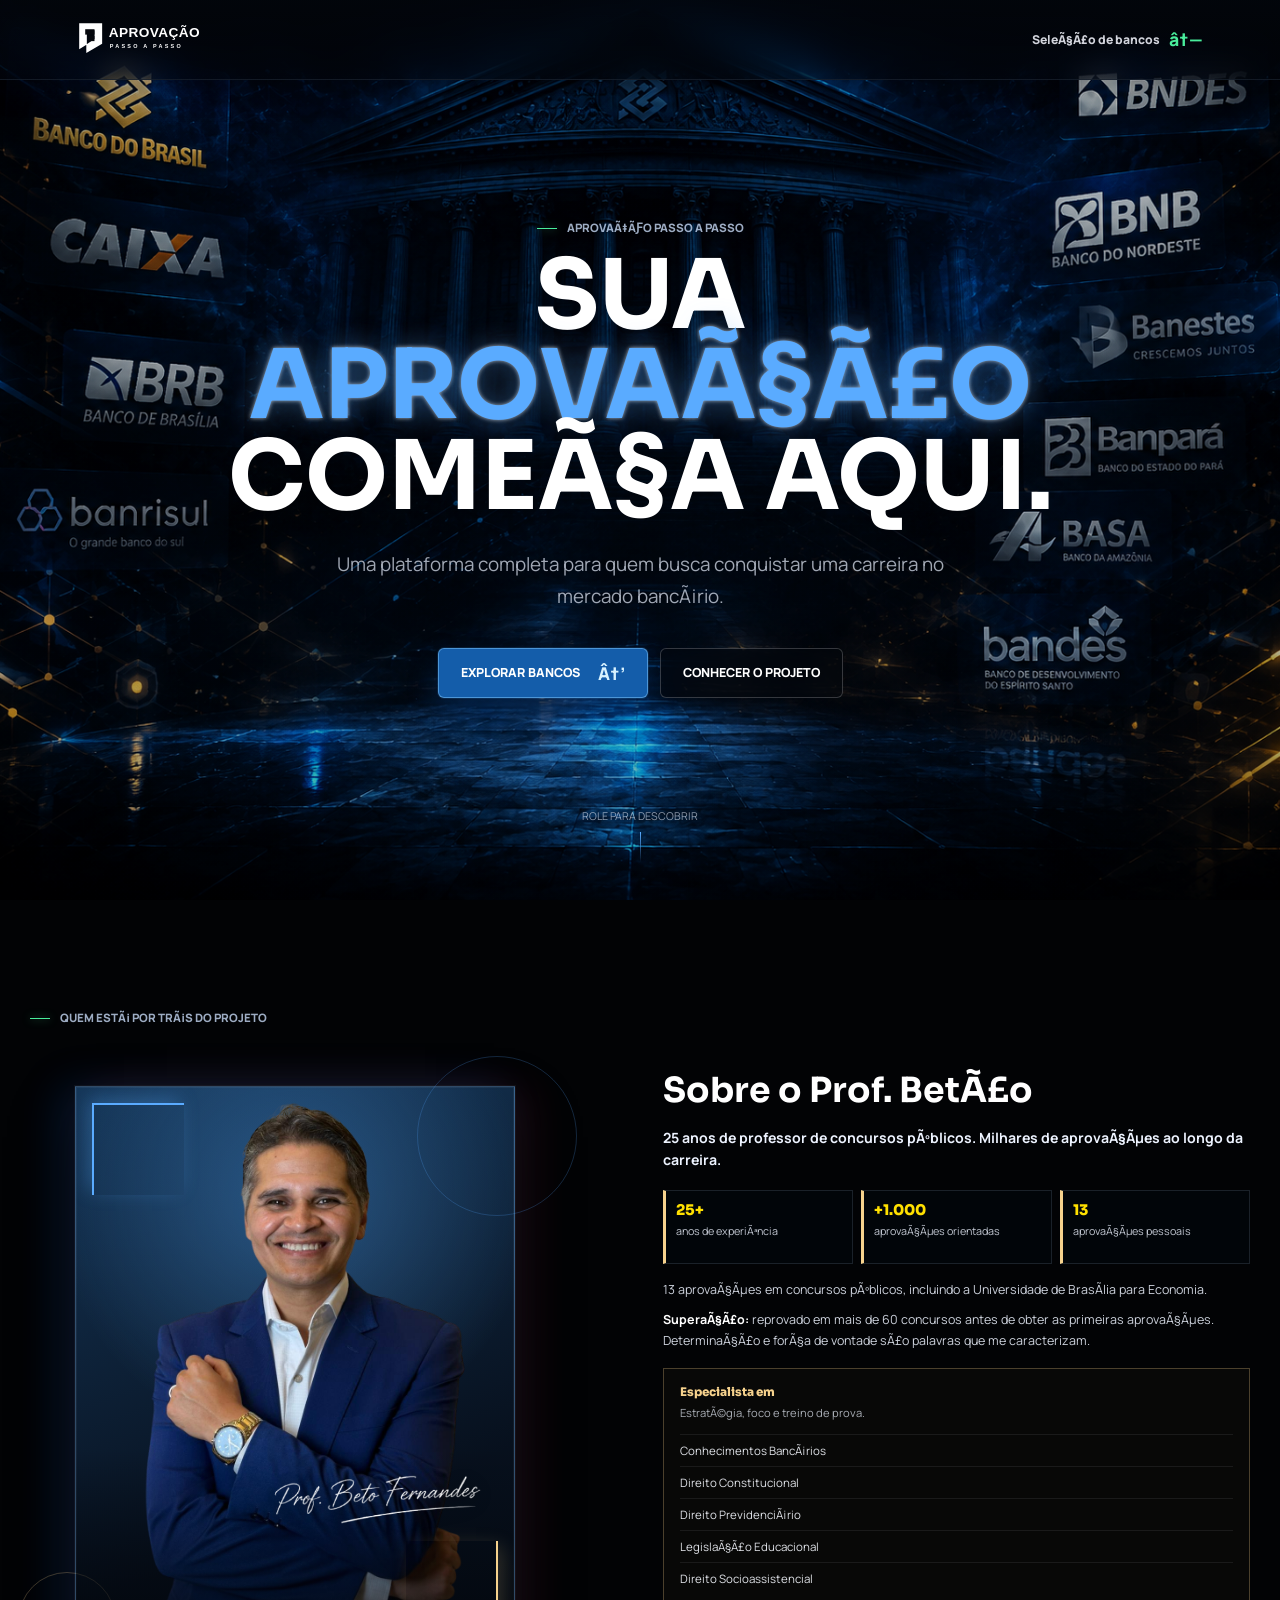
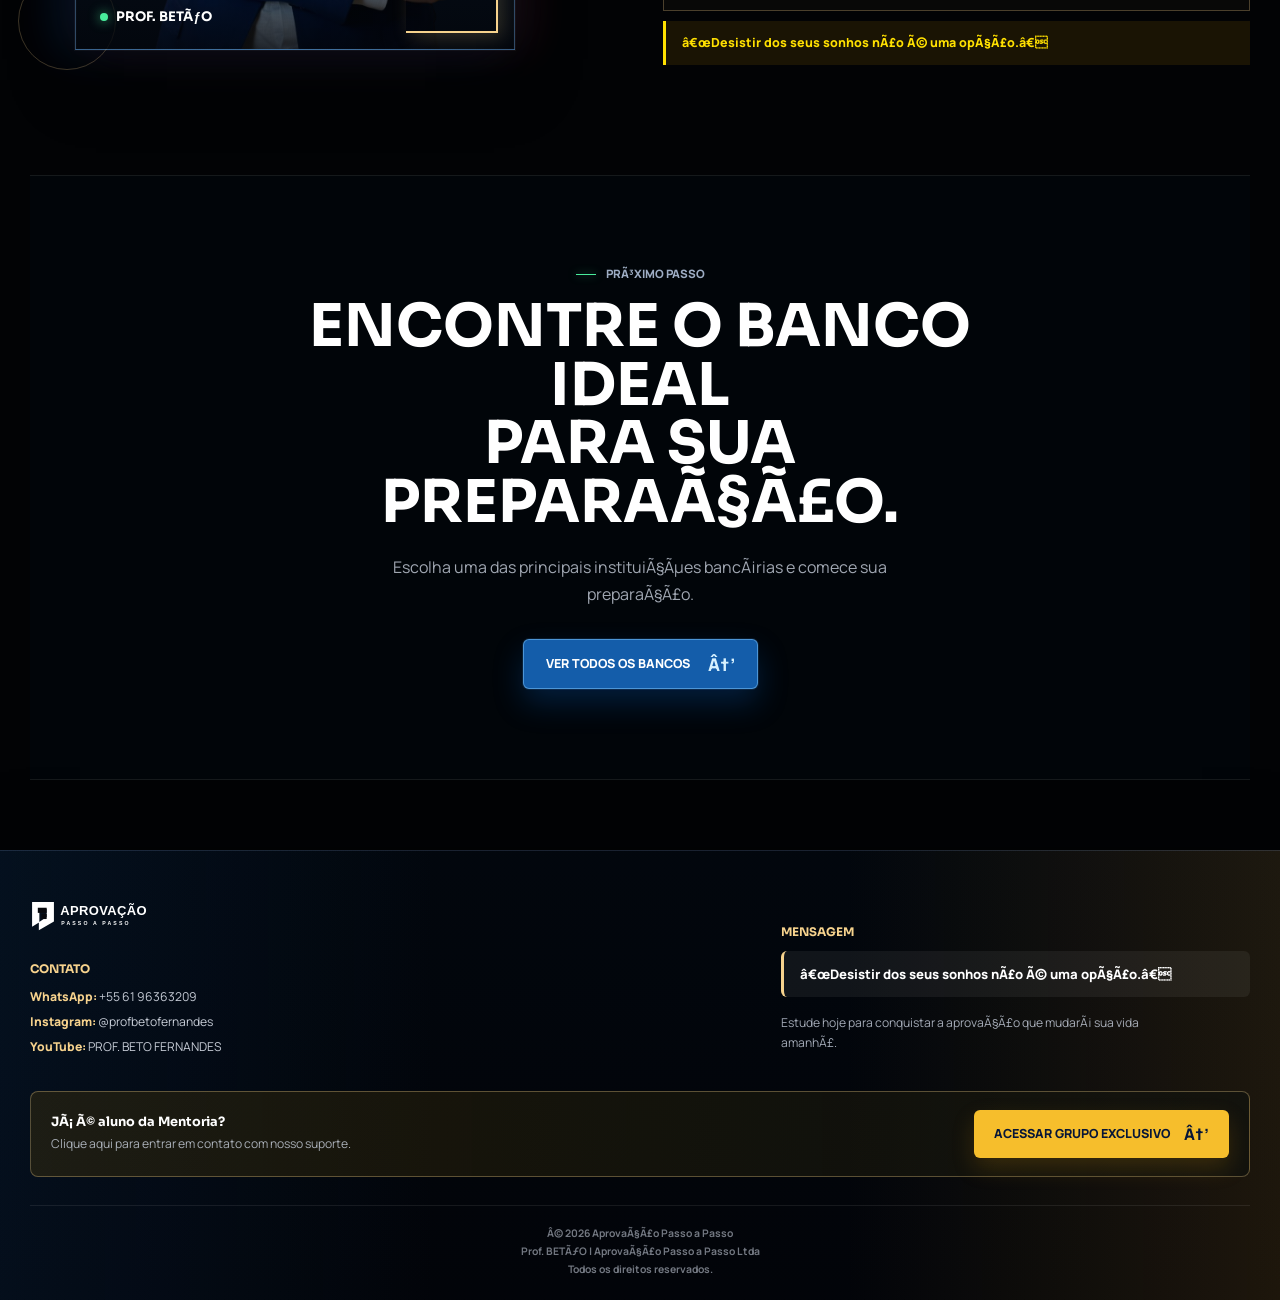
==== frontend/index.html @ 12638aed "feat: implement frontend structure with new course and bank catalog pages" ====
﻿<!DOCTYPE html>
<html lang="pt-BR" data-theme="dark">
  <head>
    <meta charset="UTF-8" />
    <meta name="viewport" content="width=device-width, initial-scale=1.0" />
    <link rel="icon" type="image/svg+xml" href="images/logo/favicon.svg" />
    <meta name="description" content="AprovaÃ§Ã£o Passo a Passo: preparaÃ§Ã£o premium para concursos bancÃ¡rios." />
    <title>AprovaÃ§Ã£o Passo a Passo | Concursos BancÃ¡rios</title>
    <link rel="preconnect" href="https://fonts.googleapis.com" />
    <link rel="preconnect" href="https://fonts.gstatic.com" crossorigin />
    <link href="https://fonts.googleapis.com/css2?family=Manrope:wght@400;500;600;700;800&family=Sora:wght@500;600;700;800&display=swap" rel="stylesheet" />
    <link rel="stylesheet" href="css/style.css" />
    <link rel="stylesheet" href="css/landing.css" />
    <script defer src="js/landing.js"></script>
  </head>
  <body class="landing-page">
    <div class="landing-bank-ghosts" aria-hidden="true">
      <img class="bank-ghost bank-ghost--bb" src="images/bancos/bb.svg" alt="" />
      <img class="bank-ghost bank-ghost--caixa" src="images/bancos/caixa.svg" alt="" />
      <img class="bank-ghost bank-ghost--basa" src="images/bancos/basa.svg" alt="" />
      <img class="bank-ghost bank-ghost--bnb" src="images/bancos/bnb.svg" alt="" />
      <img class="bank-ghost bank-ghost--bndes" src="images/bancos/bndes.svg" alt="" />
      <img class="bank-ghost bank-ghost--brb" src="images/bancos/brb.svg" alt="" />
      <img class="bank-ghost bank-ghost--banrisul" src="images/bancos/banrisul.svg" alt="" />
      <img class="bank-ghost bank-ghost--banestes" src="images/bancos/banestes.svg" alt="" />
    </div>

    <div class="landing-particles" aria-hidden="true">
      <span></span><span></span><span></span><span></span><span></span><span></span><span></span><span></span>
    </div>

    <div class="landing-shell">
      <header class="landing-header">
        <a class="landing-brand" href="#inicio" aria-label="AprovaÃ§Ã£o Passo a Passo - inÃ­cio">
          <img src="images/logo/aprovacao-logo.svg" alt="AprovaÃ§Ã£o Passo a Passo" />
        </a>
        <a class="landing-header__link" href="bancos.html">
          SeleÃ§Ã£o de bancos
          <span aria-hidden="true">â†—</span>
        </a>
      </header>

      <main>
        <section class="landing-hero" id="inicio" aria-labelledby="hero-title">
          <div class="hero-gridline" aria-hidden="true"></div>
          <div class="hero-content reveal">
            <p class="hero-kicker">APROVAÃ‡ÃƒO PASSO A PASSO</p>
            <h1 id="hero-title">Sua <span>aprovaÃ§Ã£o</span><br />comeÃ§a aqui.</h1>
            <p class="hero-copy">Uma plataforma completa para quem busca conquistar uma carreira no mercado bancÃ¡rio.</p>
            <div class="hero-actions">
              <a class="landing-button landing-button--primary" href="bancos.html">
                Explorar bancos
                <span aria-hidden="true">â†’</span>
              </a>
              <a class="landing-button landing-button--secondary" href="#professor">Conhecer o projeto</a>
            </div>
          </div>
          <a class="scroll-cue" href="#professor" aria-label="Ir para a apresentaÃ§Ã£o do professor">
            <span>Role para descobrir</span>
            <i aria-hidden="true"></i>
          </a>
        </section>

        <section class="professor-section" id="professor" aria-labelledby="professor-title">
          <div class="section-marker reveal">Quem estÃ¡ por trÃ¡s do projeto</div>
          <div class="professor-layout">
            <div class="professor-visual reveal" data-reveal-delay="120">
              <div class="professor-frame professor-frame--photo">
                <img src="images/professor/prof-betao.png" alt="Prof. BetÃ£o" />
                <span class="frame-corner frame-corner--top" aria-hidden="true"></span>
                <span class="frame-corner frame-corner--bottom" aria-hidden="true"></span>
                <img class="portrait-signature" src="images/professor/prof-betao-signature-white.png" alt="" aria-hidden="true" />
                <span class="portrait-label">PROF. BETÃƒO</span>
              </div>
              <span class="professor-orbit professor-orbit--one" aria-hidden="true"></span>
              <span class="professor-orbit professor-orbit--two" aria-hidden="true"></span>
            </div>

            <div class="professor-content professor-content--profile reveal" data-reveal-delay="220">
              <h2 id="professor-title" class="professor-profile__title">Sobre o Prof. BetÃ£o</h2>
              <p class="professor-profile__intro">25 anos de professor de concursos pÃºblicos. Milhares de aprovaÃ§Ãµes ao longo da carreira.</p>

              <dl class="professor-stats" aria-label="TrajetÃ³ria profissional do Prof. BetÃ£o">
                <div class="professor-stat">
                  <dt>25+</dt>
                  <dd>anos de experiÃªncia</dd>
                </div>
                <div class="professor-stat">
                  <dt>+1.000</dt>
                  <dd>aprovaÃ§Ãµes orientadas</dd>
                </div>
                <div class="professor-stat">
                  <dt>13</dt>
                  <dd>aprovaÃ§Ãµes pessoais</dd>
                </div>
              </dl>

              <div class="professor-profile__bio">
                <p>13 aprovaÃ§Ãµes em concursos pÃºblicos, incluindo a Universidade de BrasÃ­lia para Economia.</p>
                <p><strong>SuperaÃ§Ã£o:</strong> reprovado em mais de 60 concursos antes de obter as primeiras aprovaÃ§Ãµes. DeterminaÃ§Ã£o e forÃ§a de vontade sÃ£o palavras que me caracterizam.</p>
              </div>

              <section class="professor-specialties" aria-labelledby="specialties-title">
                <h3 id="specialties-title">Especialista em</h3>
                <p>EstratÃ©gia, foco e treino de prova.</p>
                <ul>
                  <li>Conhecimentos BancÃ¡rios</li>
                  <li>Direito Constitucional</li>
                  <li>Direito PrevidenciÃ¡rio</li>
                  <li>LegislaÃ§Ã£o Educacional</li>
                  <li>Direito Socioassistencial</li>
                </ul>
              </section>

              <p class="professor-profile__motto">â€œDesistir dos seus sonhos nÃ£o Ã© uma opÃ§Ã£o.â€</p>
            </div>
          </div>
        </section>

        <section class="banks-invite" id="bancos" aria-labelledby="banks-invite-title">
          <div class="banks-invite__line banks-invite__line--blue" aria-hidden="true"></div>
          <div class="banks-invite__line banks-invite__line--red" aria-hidden="true"></div>
          <div class="banks-invite__content reveal">
            <p class="content-eyebrow">PrÃ³ximo passo</p>
            <h2 id="banks-invite-title">Encontre o banco ideal<br />para sua preparaÃ§Ã£o.</h2>
            <p>Escolha uma das principais instituiÃ§Ãµes bancÃ¡rias e comece sua preparaÃ§Ã£o.</p>
            <a class="landing-button landing-button--primary" href="bancos.html">
              Ver todos os bancos
              <span aria-hidden="true">â†’</span>
            </a>
          </div>
        </section>
      </main>

      <footer class="site-footer" aria-label="InformaÃ§Ãµes e contatos">
        <div class="site-footer__inner">
          <div class="site-footer__main">
            <div class="site-footer__about">
              <div class="site-footer__brand-row">
                <img class="site-footer__brand-image" src="images/logo/aprovacao-logo.svg" alt="AprovaÃ§Ã£o Passo a Passo" />
              </div>

              <section class="site-footer__contact" aria-labelledby="contact-title">
                <h3 id="contact-title">Contato</h3>
                <address>
                  <a href="https://wa.me/556196363209" target="_blank" rel="noopener noreferrer"><strong>WhatsApp:</strong> +55 61 96363209</a>
                  <a href="https://www.instagram.com/profbetofernandes/" target="_blank" rel="noopener noreferrer"><strong>Instagram:</strong> @profbetofernandes</a>
                  <a href="https://www.youtube.com/@PROFBETOFERNANDES" target="_blank" rel="noopener noreferrer"><strong>YouTube:</strong> PROF. BETO FERNANDES</a>
                </address>
              </section>
            </div>

            <section class="site-footer__message" aria-labelledby="message-title">
              <h3 id="message-title">Mensagem</h3>
              <p class="site-footer__quote">â€œDesistir dos seus sonhos nÃ£o Ã© uma opÃ§Ã£o.â€</p>
              <p class="site-footer__message-copy">Estude hoje para conquistar a aprovaÃ§Ã£o que mudarÃ¡ sua vida amanhÃ£.</p>
            </section>
          </div>

          <section class="site-footer__support" aria-labelledby="support-title">
            <div>
              <h3 id="support-title">JÃ¡ Ã© aluno da Mentoria?</h3>
              <p>Clique aqui para entrar em contato com nosso suporte.</p>
            </div>
            <a class="site-footer__support-link" href="https://wa.me/556196363209?text=OlÃ¡%2C%20quero%20acessar%20o%20grupo%20exclusivo." target="_blank" rel="noopener noreferrer">
              Acessar grupo exclusivo
              <span aria-hidden="true">â†’</span>
            </a>
          </section>

          <div class="site-footer__legal">
            <span>Â© 2026 AprovaÃ§Ã£o Passo a Passo</span>
            <span>Prof. BETÃƒO | AprovaÃ§Ã£o Passo a Passo Ltda</span>
            <span>Todos os direitos reservados.</span>
          </div>
        </div>
      </footer>
    </div>
  </body>
</html>
---- frontend/css/style.css ----
:root {
  color-scheme: dark;
  --bg: #030507;
  --bg-alt: #05070a;
  --panel: rgba(10, 12, 18, 0.84);
  --panel-strong: rgba(13, 16, 24, 0.96);
  --panel-soft: rgba(19, 23, 33, 0.88);
  --border: rgba(255, 255, 255, 0.08);
  --border-strong: rgba(255, 255, 255, 0.14);
  --text: #f5f7fb;
  --text-soft: rgba(229, 231, 235, 0.7);
  --blue: #3b82f6;
  --red: #ef4444;
  --green: #22c55e;
  --amber: #f59e0b;
  --shadow: 0 18px 42px rgba(0, 0, 0, 0.38);
  --shadow-soft: 0 10px 24px rgba(0, 0, 0, 0.24);
  --radius: 16px;
}

* { box-sizing: border-box; }

html, body {
  margin: 0;
  min-height: 100%;
  overflow-x: hidden;
  background-color: #010102;
  color: var(--text);
  font-family: "Inter", system-ui, sans-serif;
}

body {
  position: relative;
  min-height: 100vh;
  isolation: isolate;
}

body::before,
body::after {
  content: "";
  position: fixed;
  inset: 0;
  pointer-events: none;
  z-index: 0;
}

body::before {
  background-color: #010102;
  background-image: url("../assets/banking-architecture-bg.png");
  background-position: center center;
  background-repeat: no-repeat;
  background-size: cover;
  background-attachment: fixed;
  transform: none;
  opacity: 1;
}

body::after {
  background:
    radial-gradient(ellipse at 50% 42%, rgba(1, 4, 8, 0.03) 0%, rgba(1, 4, 8, 0.1) 46%, rgba(0, 0, 0, 0.34) 100%),
    linear-gradient(180deg, rgba(0, 0, 0, 0.06) 0%, rgba(0, 0, 0, 0.2) 100%);
  filter: none;
  opacity: 1;
}

@media (max-width: 768px) {
  body::before {
    background-attachment: scroll;
    background-position: center center;
  }
}

a { color: inherit; }
button, input { font: inherit; }
button { cursor: pointer; }
img { display: block; max-width: 100%; }

.page-shell {
  position: relative;
  z-index: 1;
  width: 100%;
  min-height: 100vh;
}

.glass-panel {
  background: linear-gradient(180deg, rgba(8, 8, 10, 0.84), rgba(12, 12, 14, 0.7));
  border: 1px solid rgba(255, 255, 255, 0.08);
  backdrop-filter: blur(18px);
  box-shadow: var(--shadow-soft);
}

.site-header {
  position: sticky;
  top: 0;
  z-index: 5;
  width: 100%;
  min-height: 76px;
  display: flex;
  align-items: center;
  justify-content: space-between;
  gap: 20px;
  padding: 14px 24px;
  border-bottom: 1px solid rgba(255, 255, 255, 0.06);
}

.brand {
  display: inline-flex;
  flex-direction: column;
  text-decoration: none;
  color: #ffffff;
  letter-spacing: 0.08em;
  text-transform: uppercase;
  font-family: "Sora", "Inter", sans-serif;
}

.brand__name {
  font-size: 0.95rem;
  font-weight: 800;
}

.brand__subname {
  font-size: 0.72rem;
  color: rgba(255, 255, 255, 0.68);
  margin-top: 2px;
}

.header-actions {
  display: flex;
  align-items: center;
  gap: 10px;
  min-width: 0;
}

.header-button,
.icon-button,
.profile-chip {
  border: 1px solid rgba(255, 255, 255, 0.09);
  background: rgba(15, 18, 28, 0.72);
  color: var(--text);
  transition: transform 160ms ease, box-shadow 160ms ease, border-color 160ms ease, background 160ms ease, color 160ms ease;
}

.header-button {
  display: inline-flex;
  align-items: center;
  justify-content: center;
  min-height: 40px;
  padding: 0 18px;
  border-radius: 999px;
  text-decoration: none;
  font-size: 0.92rem;
  font-weight: 700;
}

.header-button--ghost:hover,
.icon-button:hover,
.profile-chip:hover {
  transform: translateY(-1px);
  border-color: rgba(255, 255, 255, 0.16);
  box-shadow: 0 0 0 1px rgba(255, 255, 255, 0.05);
}

.icon-button {
  width: 40px;
  height: 40px;
  border-radius: 999px;
  display: inline-grid;
  place-items: center;
  padding: 0;
  color: rgba(248, 250, 252, 0.86);
}

.icon-button svg {
  width: 18px;
  height: 18px;
}

.profile-chip {
  display: inline-flex;
  align-items: center;
  gap: 10px;
  min-height: 40px;
  padding: 0 12px 0 6px;
  border-radius: 999px;
  color: #fff;
}

.profile-chip__avatar {
  width: 28px;
  height: 28px;
  border-radius: 999px;
  display: grid;
  place-items: center;
  background: linear-gradient(135deg, rgba(59, 130, 246, 0.95), rgba(34, 197, 94, 0.95));
  color: white;
  font-size: 0.7rem;
  font-weight: 800;
}

.profile-chip__name {
  font-size: 0.92rem;
  font-weight: 600;
}

.profile-chip__arrow {
  color: rgba(255, 255, 255, 0.62);
}

.page-main {
  position: relative;
  width: min(100%, 1600px);
  margin: 0 auto;
  padding: 34px 24px 44px;
}

.bank-tabs {
  display: flex;
  gap: 12px;
  align-items: center;
  flex-wrap: wrap;
  margin-bottom: 22px;
}

.bank-tabs__link {
  min-height: 44px;
  display: inline-flex;
  align-items: center;
  justify-content: center;
  padding: 0 18px;
  border-radius: 999px;
  border: 1px solid rgba(255, 255, 255, 0.08);
  background: rgba(12, 14, 20, 0.76);
  color: rgba(255, 255, 255, 0.78);
  text-decoration: none;
  font-size: 0.9rem;
  font-weight: 700;
  letter-spacing: 0.02em;
  transition: transform 160ms ease, box-shadow 160ms ease, border-color 160ms ease, background 160ms ease, color 160ms ease;
}

.bank-tabs__link:hover {
  transform: translateY(-1px);
  border-color: rgba(255, 255, 255, 0.14);
  color: #ffffff;
  box-shadow: 0 0 0 1px rgba(255, 255, 255, 0.05);
}

.bank-tabs__link.is-active {
  background: linear-gradient(180deg, rgba(18, 22, 32, 0.98), rgba(11, 14, 20, 0.98));
  color: #ffffff;
  border-color: rgba(59, 130, 246, 0.18);
  box-shadow: 0 0 0 1px rgba(59, 130, 246, 0.08), 0 10px 24px rgba(0, 0, 0, 0.24);
}

.hero-block {
  margin-bottom: 26px;
}

.hero-showcase {
  display: grid;
  grid-template-columns: minmax(0, 1.15fr) minmax(320px, 0.85fr);
  gap: 26px;
  align-items: center;
  margin-bottom: 26px;
}

.hero-showcase__content {
  display: flex;
  flex-direction: column;
  gap: 22px;
}

.hero-showcase__brand-copy {
  max-width: 760px;
}

.hero-block__eyebrow {
  margin: 0 0 10px;
  color: rgba(191, 219, 254, 0.52);
  font-size: 0.84rem;
  letter-spacing: 0.08em;
  text-transform: uppercase;
}

.hero-showcase__eyebrow {
  display: inline-block;
  margin: 0 0 12px;
  color: rgba(215, 220, 229, 0.82);
  font-size: 0.78rem;
  font-weight: 600;
  letter-spacing: 0.12em;
  text-transform: uppercase;
}

.hero-block h1 {
  margin: 0;
  font-family: "Sora", "Inter", sans-serif;
  font-size: clamp(2rem, 1.4rem + 2vw, 3.3rem);
  line-height: 1;
  letter-spacing: -0.05em;
}

.hero-block__subtitle {
  margin: 12px 0 0;
  max-width: 760px;
  color: var(--text-soft);
  font-size: 1rem;
  line-height: 1.6;
}

.hero-showcase__subtitle {
  margin: 14px 0 0;
  max-width: 720px;
  color: rgba(208, 213, 222, 0.76);
  font-size: 1.02rem;
  line-height: 1.65;
}

.hero-showcase__cta-row {
  display: flex;
  flex-wrap: wrap;
  gap: 12px;
}

.hero-cta {
  min-height: 46px;
  display: inline-flex;
  align-items: center;
  gap: 10px;
  padding: 0 16px;
  border-radius: 14px;
  text-decoration: none;
  border: 1px solid rgba(255, 255, 255, 0.08);
  background: rgba(14, 16, 22, 0.84);
  color: #ffffff;
  font-size: 0.88rem;
  font-weight: 700;
  transition: transform 160ms ease, box-shadow 160ms ease, border-color 160ms ease, background 160ms ease;
}

.hero-cta:hover {
  transform: translateY(-1px);
  border-color: rgba(255, 255, 255, 0.14);
  box-shadow: 0 0 0 1px rgba(59, 130, 246, 0.08), 0 14px 26px rgba(0, 0, 0, 0.28);
}

.hero-cta__icon {
  width: 28px;
  height: 28px;
  border-radius: 999px;
  display: grid;
  place-items: center;
  background: rgba(255, 255, 255, 0.06);
  color: rgba(255, 255, 255, 0.88);
  font-size: 0.92rem;
}

.hero-cta__label {
  white-space: nowrap;
}

.hero-cta__arrow {
  color: rgba(255, 255, 255, 0.7);
}

.hero-cta--primary {
  margin-left: auto;
  min-width: 240px;
  justify-content: space-between;
  background: linear-gradient(180deg, rgba(64, 142, 255, 0.96), rgba(44, 110, 231, 0.96));
  border-color: rgba(150, 197, 255, 0.18);
  box-shadow: 0 10px 30px rgba(44, 110, 231, 0.18);
}

.hero-cta--primary:hover {
  box-shadow: 0 12px 34px rgba(44, 110, 231, 0.22);
}

.hero-showcase__progress {
  display: flex;
  flex-direction: column;
  gap: 10px;
}

.hero-showcase__progress-bar {
  height: 4px;
  border-radius: 999px;
  background: rgba(255, 255, 255, 0.08);
  overflow: hidden;
}

.hero-showcase__progress-bar span {
  display: block;
  width: 58%;
  height: 100%;
  border-radius: inherit;
  background: linear-gradient(90deg, rgba(59, 130, 246, 0.9), rgba(59, 130, 246, 0.2));
}

.hero-showcase__progress p {
  margin: 0;
  color: rgba(229, 231, 235, 0.72);
  font-size: 0.84rem;
}

.hero-showcase__visual {
  display: flex;
  justify-content: flex-end;
}

.hero-visual-card {
  position: relative;
  width: min(100%, 520px);
  aspect-ratio: 1.08 / 1;
  border-radius: 28px;
  background:
    radial-gradient(circle at 70% 20%, rgba(91, 149, 255, 0.18), transparent 26%),
    radial-gradient(circle at 28% 78%, rgba(59, 130, 246, 0.12), transparent 24%),
    linear-gradient(180deg, rgba(15, 18, 26, 0.96), rgba(8, 10, 16, 0.98));
  border: 1px solid rgba(255, 255, 255, 0.08);
  box-shadow: 0 28px 50px rgba(0, 0, 0, 0.44);
  overflow: hidden;
}

.hero-visual-card::before {
  content: "";
  position: absolute;
  inset: 0;
  background: linear-gradient(135deg, rgba(255,255,255,0.04), transparent 36%, rgba(255,255,255,0.02));
  pointer-events: none;
}

.hero-visual-card__glow {
  position: absolute;
  filter: blur(24px);
  border-radius: 999px;
  opacity: 0.68;
}

.hero-visual-card__glow--blue {
  left: 12%;
  top: 18%;
  width: 140px;
  height: 140px;
  background: rgba(59, 130, 246, 0.3);
}

.hero-visual-card__glow--violet {
  right: 12%;
  top: 14%;
  width: 120px;
  height: 120px;
  background: rgba(129, 140, 248, 0.16);
}

.hero-visual-card__glow--green {
  left: 28%;
  bottom: 10%;
  width: 120px;
  height: 120px;
  background: rgba(34, 197, 94, 0.12);
}

.hero-visual-card__coins,
.hero-visual-card__chart,
.hero-visual-card__data-stream,
.hero-visual-card__ring {
  position: absolute;
}

.hero-visual-card__coins {
  border-radius: 999px;
  box-shadow: 0 16px 26px rgba(0, 0, 0, 0.24);
}

.hero-visual-card__coins--gold {
  right: 14%;
  top: 22%;
  width: 98px;
  height: 98px;
  background: linear-gradient(145deg, #f8d26b, #b07a16 70%, #f5cf57);
  transform: rotate(-18deg);
}

.hero-visual-card__coins--gold::before,
.hero-visual-card__coins--silver::before {
  content: "";
  position: absolute;
  inset: 10% 12%;
  border-radius: inherit;
  background: linear-gradient(180deg, rgba(255,255,255,0.22), rgba(255,255,255,0));
}

.hero-visual-card__coins--silver {
  right: 26%;
  top: 42%;
  width: 76px;
  height: 76px;
  background: linear-gradient(145deg, #e5e7eb, #9ca3af 72%, #f8fafc);
  transform: rotate(16deg);
}

.hero-visual-card__chart {
  left: 16%;
  bottom: 22%;
  width: 44%;
  height: 44%;
  border-left: 3px solid rgba(150, 197, 255, 0.35);
  border-bottom: 3px solid rgba(150, 197, 255, 0.35);
  border-radius: 0 0 0 16px;
}

.hero-visual-card__chart::before {
  content: "";
  position: absolute;
  inset: auto 12% 18% 10%;
  height: 3px;
  background: linear-gradient(90deg, rgba(59, 130, 246, 0.15), rgba(59, 130, 246, 0.9));
  transform: rotate(-28deg);
  transform-origin: left center;
  box-shadow: 0 0 16px rgba(59, 130, 246, 0.24);
}

.hero-visual-card__chart::after {
  content: "";
  position: absolute;
  right: 2%;
  top: 12%;
  width: 44px;
  height: 44px;
  border-radius: 999px 999px 999px 0;
  border: 3px solid rgba(59, 130, 246, 0.42);
  border-left-color: transparent;
  border-bottom-color: transparent;
  transform: rotate(12deg);
}

.hero-visual-card__data-stream {
  right: 16%;
  top: 18%;
  width: 120px;
  height: 52%;
  background:
    linear-gradient(180deg, rgba(255,255,255,0.1) 0 0) 12px 0 / 2px 100% no-repeat,
    linear-gradient(180deg, rgba(255,255,255,0.08) 0 0) 34px 0 / 2px 100% no-repeat,
    linear-gradient(180deg, rgba(255,255,255,0.05) 0 0) 56px 0 / 2px 100% no-repeat;
  opacity: 0.45;
  transform: skewY(-18deg);
}

.hero-visual-card__ring {
  inset: 22% 16% auto auto;
  width: 154px;
  height: 154px;
  border-radius: 999px;
  border: 1px solid rgba(150, 197, 255, 0.12);
  box-shadow: inset 0 0 0 12px rgba(255, 255, 255, 0.015);
}

.hero-visual-card__ring--small {
  inset: auto auto 14% 10%;
  width: 112px;
  height: 112px;
  border-color: rgba(34, 197, 94, 0.12);
}

.banks-grid {
  display: grid;
  grid-template-columns: repeat(4, minmax(0, 1fr));
  gap: 18px;
  align-items: stretch;
}

.hidden { display: none !important; }

@media (prefers-reduced-motion: no-preference) {
  .bank-card,
  .bank-card__buy-button,
  .header-button,
  .icon-button,
  .profile-chip {
    will-change: transform;
  }
}
---- frontend/css/landing.css ----
:root {
  --landing-ink: #f4f7ff;
  --landing-muted: rgba(222, 230, 244, 0.72);
  --landing-line: rgba(187, 211, 255, 0.18);
  --landing-blue: #5aabff;
  --landing-green: #49ed9c;
  --landing-red: #ff6a74;
  --landing-gold: #f6d28d;
}

html {
  scroll-behavior: smooth;
}

body.landing-page {
  min-width: 320px;
  background: #020305;
  color: var(--landing-ink);
  font-family: "Manrope", sans-serif;
  isolation: isolate;
}

body.landing-page::before {
  background-image: url("../assets/banking-architecture-bg.png");
  background-position: center center;
  background-repeat: no-repeat;
  background-size: cover;
  background-attachment: fixed;
  filter: none;
  transform: none;
}

body.landing-page::after {
  background:
    radial-gradient(ellipse at 50% 42%, rgba(1, 4, 8, 0.02) 0%, rgba(1, 4, 8, 0.08) 48%, rgba(0, 0, 0, 0.28) 100%),
    linear-gradient(180deg, rgba(0, 0, 0, 0.04), rgba(0, 0, 0, 0.16));
  filter: none;
  opacity: 1;
}

.landing-shell {
  position: relative;
  z-index: 1;
  overflow: clip;
}

.landing-bank-ghosts,
.landing-particles {
  display: none;
}

.landing-page .hero-gridline,
.landing-page .banks-invite__line {
  display: none;
}

.bank-ghost {
  position: absolute;
  width: clamp(120px, 16vw, 270px);
  border-radius: 12px;
  opacity: 0.1;
  filter: blur(2.5px) saturate(0.9);
  mix-blend-mode: screen;
  transform: translate3d(calc(var(--parallax-x, 0) * 0.35), calc(var(--parallax-y, 0) * 0.35), 0) rotate(var(--rotation, 0deg));
  transition: transform 350ms ease-out;
}

.bank-ghost--bb { top: 19%; left: -7%; --rotation: -11deg; }
.bank-ghost--caixa { top: 7%; right: -6%; --rotation: 9deg; }
.bank-ghost--basa { top: 48%; left: -9%; --rotation: 13deg; }
.bank-ghost--bnb { top: 70%; right: -7%; --rotation: -9deg; }
.bank-ghost--bndes { top: 33%; right: 3%; width: clamp(100px, 11vw, 190px); --rotation: 14deg; opacity: 0.075; }
.bank-ghost--brb { top: 82%; left: 9%; width: clamp(105px, 13vw, 210px); --rotation: -10deg; opacity: 0.075; }
.bank-ghost--banrisul { top: 106%; left: -7%; --rotation: 10deg; }
.bank-ghost--banestes { top: 131%; right: -8%; --rotation: -13deg; }

.landing-particles span {
  position: absolute;
  width: 3px;
  height: 3px;
  border-radius: 50%;
  background: #d9f2ff;
  box-shadow: 0 0 14px currentColor;
  opacity: 0.42;
  animation: particle-drift 11s ease-in-out infinite;
}

.landing-particles span:nth-child(1) { top: 21%; left: 13%; color: var(--landing-blue); }
.landing-particles span:nth-child(2) { top: 36%; left: 88%; color: var(--landing-red); animation-delay: -4s; }
.landing-particles span:nth-child(3) { top: 68%; left: 12%; color: var(--landing-green); animation-delay: -7s; }
.landing-particles span:nth-child(4) { top: 79%; left: 81%; color: var(--landing-blue); animation-delay: -2s; }
.landing-particles span:nth-child(5) { top: 112%; left: 72%; color: var(--landing-gold); animation-delay: -5s; }
.landing-particles span:nth-child(6) { top: 141%; left: 20%; color: var(--landing-green); animation-delay: -8s; }
.landing-particles span:nth-child(7) { top: 160%; left: 89%; color: var(--landing-red); animation-delay: -3s; }
.landing-particles span:nth-child(8) { top: 188%; left: 43%; color: var(--landing-blue); animation-delay: -6s; }

.landing-header {
  position: fixed;
  z-index: 20;
  top: 0;
  left: 0;
  width: 100%;
  min-height: 78px;
  display: flex;
  align-items: center;
  justify-content: space-between;
  padding: 20px clamp(22px, 6vw, 88px);
  border-bottom: 1px solid rgba(162, 202, 255, 0.1);
  background: linear-gradient(180deg, rgba(2, 6, 12, 0.88), rgba(2, 6, 12, 0.52));
  box-shadow: 0 10px 28px rgba(0, 0, 0, 0.22);
  backdrop-filter: blur(14px);
}

.landing-brand {
  display: inline-flex;
  width: 164px;
}

.landing-brand img {
  width: 100%;
  height: auto;
}

.landing-header__link {
  display: inline-flex;
  align-items: center;
  gap: 9px;
  color: rgba(244, 247, 255, 0.86);
  font-size: 0.76rem;
  font-weight: 800;
  text-decoration: none;
  transition: color 180ms ease, transform 180ms ease;
}

.landing-header__link span {
  color: var(--landing-green);
  font-size: 1.1rem;
  line-height: 1;
}

.landing-header__link:hover {
  color: #ffffff;
  transform: translateX(3px);
}

.landing-hero {
  position: relative;
  min-height: 100svh;
  display: grid;
  place-items: center;
  padding: 130px 24px 112px;
}

.hero-gridline {
  position: absolute;
  inset: 16% 50% auto;
  width: 1px;
  height: 48%;
  background: linear-gradient(180deg, transparent, rgba(159, 210, 255, 0.28), transparent);
  opacity: 0.55;
}

.hero-content {
  position: relative;
  z-index: 1;
  width: min(100%, 940px);
  text-align: center;
}

.hero-kicker,
.content-eyebrow,
.section-marker {
  margin: 0;
  color: rgba(207, 226, 255, 0.76);
  font-size: 0.72rem;
  font-weight: 800;
  letter-spacing: 0;
  text-transform: uppercase;
}

.hero-kicker::before,
.content-eyebrow::before,
.section-marker::before {
  content: "";
  display: inline-block;
  width: 20px;
  height: 1px;
  margin: 0 10px 3px 0;
  background: var(--landing-green);
  box-shadow: 0 0 8px rgba(73, 237, 156, 0.65);
}

.hero-content h1,
.professor-content h2,
.banks-invite h2 {
  margin: 16px 0 0;
  color: #ffffff;
  font-family: "Sora", sans-serif;
  font-weight: 700;
  letter-spacing: 0;
}

.hero-content h1 {
  font-size: clamp(3rem, 7.5vw, 7.6rem);
  line-height: 0.94;
  text-transform: uppercase;
}

.hero-content h1 span {
  color: var(--landing-blue);
  text-shadow: 0 0 28px rgba(90, 171, 255, 0.42), 0 0 4px rgba(255, 255, 255, 0.72);
}

.hero-copy {
  width: min(100%, 620px);
  margin: 26px auto 0;
  color: var(--landing-muted);
  font-size: clamp(1rem, 1vw + 0.7rem, 1.18rem);
  line-height: 1.7;
}

.hero-actions {
  display: flex;
  justify-content: center;
  flex-wrap: wrap;
  gap: 12px;
  margin-top: 36px;
}

.landing-button {
  min-height: 50px;
  display: inline-flex;
  align-items: center;
  justify-content: center;
  gap: 18px;
  padding: 0 22px;
  border: 1px solid transparent;
  border-radius: 6px;
  color: #ffffff;
  font-size: 0.78rem;
  font-weight: 800;
  letter-spacing: 0;
  text-decoration: none;
  text-transform: uppercase;
  transition: transform 180ms ease, border-color 180ms ease, background 180ms ease, box-shadow 180ms ease;
}

.landing-button--primary {
  border-color: rgba(127, 202, 255, 0.52);
  background: #145daa;
  box-shadow: 0 0 0 1px rgba(77, 162, 255, 0.12), 0 14px 30px rgba(9, 92, 196, 0.28);
}

.landing-button--primary span {
  color: #d7f2ff;
  font-size: 1.1rem;
}

.landing-button--primary:hover {
  transform: translateY(-3px);
  border-color: #b8e1ff;
  background: #1b6cc0;
  box-shadow: 0 0 20px rgba(84, 170, 255, 0.36), 0 18px 36px rgba(7, 80, 177, 0.36);
}

.landing-button--secondary {
  border-color: rgba(255, 255, 255, 0.2);
  background: rgba(4, 8, 14, 0.48);
  backdrop-filter: blur(12px);
}

.landing-button--secondary:hover {
  transform: translateY(-3px);
  border-color: rgba(255, 255, 255, 0.48);
  background: rgba(12, 18, 29, 0.86);
}

.scroll-cue {
  position: absolute;
  bottom: 38px;
  left: 50%;
  display: flex;
  flex-direction: column;
  align-items: center;
  gap: 9px;
  color: rgba(235, 242, 255, 0.6);
  font-size: 0.67rem;
  text-decoration: none;
  text-transform: uppercase;
  transform: translateX(-50%);
}

.scroll-cue i {
  width: 1px;
  height: 30px;
  background: linear-gradient(180deg, var(--landing-blue), transparent);
  animation: scroll-line 1.8s ease-in-out infinite;
}

.professor-section,
.banks-invite {
  position: relative;
  width: min(calc(100% - 48px), 1220px);
  margin: 0 auto;
}

.professor-section {
  min-height: 760px;
  padding: 110px 0;
}

.section-marker {
  margin-bottom: 46px;
}

.professor-layout {
  display: grid;
  grid-template-columns: minmax(300px, 0.95fr) minmax(300px, 1.05fr);
  align-items: center;
  gap: clamp(40px, 8vw, 124px);
}

.professor-visual {
  position: relative;
  min-height: 530px;
}

.professor-frame {
  position: relative;
  width: min(100%, 440px);
  aspect-ratio: 0.78;
  margin: 0 auto;
  overflow: hidden;
  border: 1px solid rgba(133, 197, 255, 0.32);
  background: #07101d;
  box-shadow: 0 0 0 1px rgba(255, 255, 255, 0.04), 0 30px 60px rgba(0, 0, 0, 0.46), -16px 0 42px rgba(40, 125, 255, 0.16), 16px 0 42px rgba(255, 87, 118, 0.1);
}

.professor-frame::before {
  content: "";
  position: absolute;
  z-index: 2;
  inset: 0;
  border: 1px solid rgba(255, 255, 255, 0.05);
  pointer-events: none;
}

.professor-frame::after {
  content: "";
  position: absolute;
  inset: auto 0 0;
  z-index: 2;
  height: 36%;
  background: linear-gradient(180deg, transparent, rgba(2, 5, 10, 0.82));
  pointer-events: none;
}

.professor-frame > img:not(.portrait-signature) {
  width: 100%;
  height: 100%;
  object-fit: cover;
  transition: transform 500ms ease, filter 500ms ease;
}

.professor-frame--photo {
  background:
    radial-gradient(circle at 50% 21%, rgba(83, 165, 244, 0.38), transparent 48%),
    linear-gradient(160deg, #153658 0%, #07101d 72%);
}

.professor-frame--photo > img:not(.portrait-signature) {
  object-fit: contain;
  object-position: center bottom;
}

.professor-frame:hover > img:not(.portrait-signature) {
  transform: scale(1.035);
  filter: brightness(1.08);
}

.portrait-signature {
  position: absolute;
  z-index: 4;
  right: 26px;
  bottom: 118px;
  width: min(52%, 218px);
  height: auto;
  object-fit: contain;
  opacity: 0.96;
  pointer-events: none;
  filter: drop-shadow(0 3px 10px rgba(0, 0, 0, 0.7));
}

.frame-corner {
  position: absolute;
  z-index: 3;
  width: 92px;
  height: 92px;
  pointer-events: none;
}

.frame-corner--top {
  top: 16px;
  left: 16px;
  border-top: 2px solid var(--landing-blue);
  border-left: 2px solid var(--landing-blue);
  box-shadow: -5px -5px 18px rgba(90, 171, 255, 0.28);
}

.frame-corner--bottom {
  right: 16px;
  bottom: 16px;
  border-right: 2px solid var(--landing-gold);
  border-bottom: 2px solid var(--landing-gold);
  box-shadow: 5px 5px 18px rgba(246, 210, 141, 0.18);
}

.portrait-label {
  position: absolute;
  z-index: 4;
  bottom: 24px;
  left: 24px;
  color: #ffffff;
  font-family: "Sora", sans-serif;
  font-size: 0.82rem;
  font-weight: 700;
  letter-spacing: 0;
}

.portrait-label::before {
  content: "";
  display: inline-block;
  width: 8px;
  height: 8px;
  margin-right: 8px;
  border-radius: 50%;
  background: var(--landing-green);
  box-shadow: 0 0 12px rgba(73, 237, 156, 0.78);
}

.professor-orbit {
  position: absolute;
  border: 1px solid rgba(83, 164, 255, 0.22);
  border-radius: 50%;
  pointer-events: none;
}

.professor-orbit--one {
  top: -30px;
  right: -16px;
  width: 160px;
  height: 160px;
}

.professor-orbit--two {
  bottom: -20px;
  left: -12px;
  width: 98px;
  height: 98px;
  border-color: rgba(246, 210, 141, 0.24);
}

.professor-content {
  max-width: 590px;
}

.professor-content--profile {
  max-width: 640px;
}

.professor-content h2,
.banks-invite h2 {
  font-size: clamp(2.2rem, 4.6vw, 4.7rem);
  line-height: 1;
  text-transform: uppercase;
}

.professor-content .professor-profile__title {
  margin: 0;
  font-size: clamp(1.8rem, 2.7vw, 2.7rem);
  line-height: 1.15;
  text-transform: none;
}

.professor-profile__intro {
  margin: 16px 0 0;
  color: #edf3ff;
  font-size: 0.88rem;
  font-weight: 700;
  line-height: 1.6;
}

.professor-stats {
  display: grid;
  grid-template-columns: repeat(3, minmax(0, 1fr));
  gap: 8px;
  margin: 18px 0 0;
}

.professor-stat {
  min-height: 74px;
  padding: 12px 10px;
  border: 1px solid rgba(175, 199, 233, 0.14);
  border-left: 3px solid var(--landing-gold);
  background: rgba(3, 8, 15, 0.52);
}

.professor-stat dt {
  color: #ffe000;
  font-family: "Sora", sans-serif;
  font-size: 0.92rem;
  font-weight: 800;
  line-height: 1;
}

.professor-stat dd {
  margin: 7px 0 0;
  color: rgba(237, 243, 255, 0.82);
  font-size: 0.67rem;
  line-height: 1.35;
}

.professor-profile__bio {
  margin-top: 16px;
  color: rgba(237, 243, 255, 0.86);
  font-size: 0.78rem;
  line-height: 1.65;
}

.professor-profile__bio p {
  margin: 0;
}

.professor-profile__bio p + p {
  margin-top: 10px;
}

.professor-profile__bio strong {
  color: #ffffff;
}

.professor-specialties {
  margin-top: 16px;
  padding: 16px;
  border: 1px solid rgba(246, 210, 141, 0.28);
  background: rgba(14, 13, 10, 0.58);
}

.professor-specialties h3,
.professor-specialties p {
  margin: 0;
}

.professor-specialties h3 {
  color: var(--landing-gold);
  font-family: "Sora", sans-serif;
  font-size: 0.74rem;
  font-weight: 800;
}

.professor-specialties p {
  margin-top: 6px;
  color: rgba(237, 243, 255, 0.7);
  font-size: 0.7rem;
}

.professor-specialties ul {
  display: grid;
  gap: 0;
  margin: 14px 0 0;
  padding: 0;
  list-style: none;
}

.professor-specialties li {
  padding: 8px 0;
  border-top: 1px solid rgba(237, 243, 255, 0.08);
  color: rgba(245, 248, 255, 0.9);
  font-size: 0.72rem;
}

.professor-profile__motto {
  margin: 10px 0 0;
  padding: 13px 16px;
  border-left: 3px solid #ffe000;
  background: rgba(79, 58, 5, 0.32);
  color: #ffe000;
  font-size: 0.78rem;
  font-weight: 800;
  line-height: 1.45;
}

.professor-quote {
  margin: 26px 0 0;
  color: #edf3ff;
  font-size: clamp(1.08rem, 1.1vw + 0.6rem, 1.32rem);
  line-height: 1.65;
}

.professor-detail {
  max-width: 510px;
  margin: 18px 0 0;
  color: var(--landing-muted);
  font-size: 0.96rem;
  line-height: 1.7;
}

.text-link {
  display: inline-flex;
  align-items: center;
  gap: 12px;
  margin-top: 28px;
  color: var(--landing-green);
  font-size: 0.77rem;
  font-weight: 800;
  text-decoration: none;
  text-transform: uppercase;
  transition: gap 180ms ease, color 180ms ease;
}

.text-link:hover {
  gap: 17px;
  color: #b5ffe0;
}

.banks-invite {
  min-height: 560px;
  display: grid;
  place-items: center;
  margin-bottom: 70px;
  overflow: hidden;
  border-top: 1px solid rgba(255, 255, 255, 0.08);
  border-bottom: 1px solid rgba(255, 255, 255, 0.08);
  background: rgba(3, 7, 13, 0.58);
}

.banks-invite__content {
  position: relative;
  z-index: 2;
  width: min(100% - 48px, 780px);
  padding: 90px 0;
  text-align: center;
}

.banks-invite h2 {
  margin-top: 16px;
}

.banks-invite__content > p:not(.content-eyebrow) {
  width: min(100%, 560px);
  margin: 22px auto 30px;
  color: var(--landing-muted);
  line-height: 1.7;
}

.banks-invite__line {
  position: absolute;
  height: 1px;
  pointer-events: none;
}

.banks-invite__line--blue {
  top: 18%;
  left: -8%;
  width: 43%;
  background: var(--landing-blue);
  box-shadow: 0 0 18px rgba(90, 171, 255, 0.5);
  transform: rotate(18deg);
}

.banks-invite__line--red {
  right: -10%;
  bottom: 22%;
  width: 42%;
  background: var(--landing-red);
  box-shadow: 0 0 18px rgba(255, 106, 116, 0.42);
  transform: rotate(-14deg);
}

.site-footer {
  position: relative;
  margin-top: 24px;
  border-top: 1px solid rgba(149, 192, 255, 0.16);
  background:
    linear-gradient(90deg, rgba(11, 51, 93, 0.22), transparent 34%, transparent 66%, rgba(152, 106, 24, 0.18)),
    linear-gradient(180deg, rgba(2, 7, 14, 0.94), rgba(2, 4, 9, 0.99));
  box-shadow: 0 -24px 52px rgba(0, 0, 0, 0.26);
}

.site-footer__inner {
  width: min(calc(100% - 48px), 1220px);
  margin: 0 auto;
  padding: 48px 0 24px;
}

.site-footer__main {
  display: grid;
  grid-template-columns: minmax(0, 1.16fr) minmax(300px, 0.84fr);
  gap: clamp(44px, 8vw, 124px);
  padding-bottom: 36px;
}

.site-footer__brand-row {
  display: flex;
  align-items: center;
  gap: 16px;
}

.site-footer__brand-image {
  width: 156px;
  flex: 0 0 auto;
}

.site-footer h3,
.site-footer p {
  margin: 0;
}

.site-footer h3 {
  color: #ffffff;
  font-family: "Sora", sans-serif;
  font-weight: 700;
  letter-spacing: 0;
}

.site-footer h3 {
  color: var(--landing-gold);
  font-size: 0.74rem;
  text-transform: uppercase;
}

.site-footer__message-copy,
.site-footer__support p {
  color: rgba(223, 232, 246, 0.72);
  font-size: 0.76rem;
  line-height: 1.65;
}

.site-footer__contact {
  margin-top: 26px;
}

.site-footer__contact address {
  display: grid;
  gap: 8px;
  margin-top: 12px;
  font-size: 0.76rem;
  font-style: normal;
}

.site-footer__contact a {
  width: fit-content;
  color: rgba(240, 245, 255, 0.82);
  text-decoration: none;
  transition: color 180ms ease, transform 180ms ease;
}

.site-footer__contact strong {
  color: var(--landing-gold);
  font-weight: 800;
}

.site-footer__contact a:hover,
.site-footer__contact a:focus-visible {
  color: #ffffff;
  outline: none;
  transform: translateX(3px);
}

.site-footer__message {
  align-self: end;
  padding-bottom: 2px;
}

.site-footer__quote {
  margin-top: 12px !important;
  padding: 13px 16px;
  border-left: 3px solid var(--landing-gold);
  border-radius: 6px;
  background: rgba(255, 255, 255, 0.06);
  color: #ffffff;
  font-size: 0.82rem;
  font-weight: 800;
  line-height: 1.55;
}

.site-footer__message-copy {
  max-width: 390px;
  margin-top: 16px !important;
}

.site-footer__support {
  display: grid;
  grid-template-columns: minmax(0, 1fr) auto;
  align-items: center;
  gap: 24px;
  padding: 18px 20px;
  border: 1px solid rgba(246, 210, 141, 0.32);
  border-radius: 8px;
  background: linear-gradient(90deg, rgba(70, 54, 10, 0.38), rgba(16, 18, 14, 0.72));
}

.site-footer__support h3 {
  color: #ffffff;
  font-size: 0.8rem;
  text-transform: none;
}

.site-footer__support p {
  margin-top: 4px !important;
}

.site-footer__support-link {
  min-height: 48px;
  display: inline-flex;
  align-items: center;
  justify-content: center;
  gap: 14px;
  padding: 0 20px;
  border-radius: 6px;
  background: #f6be2c;
  box-shadow: 0 10px 22px rgba(187, 128, 11, 0.22);
  color: #071638;
  font-size: 0.78rem;
  font-weight: 800;
  text-decoration: none;
  text-transform: uppercase;
  transition: transform 180ms ease, background 180ms ease, box-shadow 180ms ease;
}

.site-footer__support-link span {
  font-size: 1rem;
}

.site-footer__support-link:hover,
.site-footer__support-link:focus-visible {
  outline: none;
  transform: translateY(-2px);
  background: #ffd762;
  box-shadow: 0 14px 28px rgba(218, 156, 20, 0.32);
}

.site-footer__legal {
  display: flex;
  flex-direction: column;
  align-items: center;
  gap: 4px;
  margin-top: 28px;
  padding-top: 20px;
  border-top: 1px solid rgba(255, 255, 255, 0.08);
  color: rgba(218, 226, 240, 0.52);
  font-size: 0.65rem;
  font-weight: 700;
  text-align: center;
}

.has-motion .reveal {
  opacity: 0;
  transform: translateY(28px);
  transition: opacity 700ms ease, transform 700ms cubic-bezier(0.2, 0.7, 0.2, 1);
  transition-delay: var(--reveal-delay, 0ms);
}

.has-motion .reveal.is-revealed {
  opacity: 1;
  transform: translateY(0);
}

@keyframes particle-drift {
  0%, 100% { transform: translate3d(0, 0, 0); opacity: 0.25; }
  50% { transform: translate3d(18px, -24px, 0); opacity: 0.68; }
}

@keyframes scroll-line {
  0%, 100% { transform: scaleY(0.45); transform-origin: top; opacity: 0.28; }
  50% { transform: scaleY(1); transform-origin: top; opacity: 1; }
}

@media (max-width: 800px) {
  body.landing-page::before {
    background-attachment: scroll;
    background-position: center center;
  }

  .landing-header {
    min-height: 66px;
    padding: 18px 20px;
  }

  .landing-brand { width: 136px; }
  .landing-header__link { font-size: 0.66rem; }
  .landing-hero { min-height: 92svh; padding: 118px 20px 96px; }
  .hero-content h1 { font-size: clamp(2.8rem, 13vw, 5.5rem); }
  .hero-copy { font-size: 1rem; }
  .hero-actions { width: min(100%, 400px); margin-inline: auto; }
  .landing-button { flex: 1 1 100%; }
  .professor-section, .banks-invite { width: min(calc(100% - 40px), 620px); }
  .professor-section { padding: 80px 0; }
  .professor-layout { grid-template-columns: 1fr; gap: 48px; }
  .professor-visual { min-height: auto; }
  .professor-frame { width: min(100%, 410px); }
  .professor-content { text-align: left; }
  .banks-invite { min-height: 500px; margin-bottom: 42px; }
  .site-footer__inner { width: min(calc(100% - 40px), 620px); padding-top: 40px; }
  .site-footer__main { grid-template-columns: 1fr; gap: 32px; padding-bottom: 30px; }
  .site-footer__message { padding-bottom: 0; }
  .site-footer__support { grid-template-columns: 1fr; gap: 16px; }
  .site-footer__support-link { width: 100%; }
  .bank-ghost { opacity: 0.07; }
  .bank-ghost--bndes, .bank-ghost--brb, .bank-ghost--banrisul, .bank-ghost--banestes { display: none; }
}

@media (max-width: 480px) {
  .landing-header__link { font-size: 0; }
  .landing-header__link span { font-size: 1.2rem; }
  .hero-kicker, .content-eyebrow, .section-marker { font-size: 0.63rem; }
  .hero-gridline { display: none; }
  .scroll-cue { bottom: 24px; }
  .professor-section, .banks-invite { width: min(calc(100% - 28px), 480px); }
  .professor-frame { aspect-ratio: 0.84; }
  .professor-content h2, .banks-invite h2 { font-size: clamp(2rem, 11vw, 3rem); }
  .professor-content .professor-profile__title { font-size: clamp(1.7rem, 8vw, 2.2rem); }
  .professor-stat { min-height: 78px; padding: 11px 8px; }
  .professor-stat dd { font-size: 0.63rem; }
  .professor-specialties { padding: 14px; }
  .site-footer__inner { width: min(calc(100% - 28px), 480px); padding-top: 32px; }
  .site-footer__brand-row { align-items: flex-start; flex-direction: column; gap: 12px; }
  .site-footer__brand-image { width: 144px; }
  .site-footer__support { padding: 18px; }
  .site-footer__support-link { min-height: 46px; padding-inline: 14px; font-size: 0.7rem; }
  .site-footer__legal { align-items: flex-start; text-align: left; }
}

@media (prefers-reduced-motion: reduce) {
  *, *::before, *::after {
    scroll-behavior: auto !important;
    animation-duration: 0.01ms !important;
    animation-iteration-count: 1 !important;
    transition-duration: 0.01ms !important;
  }
}
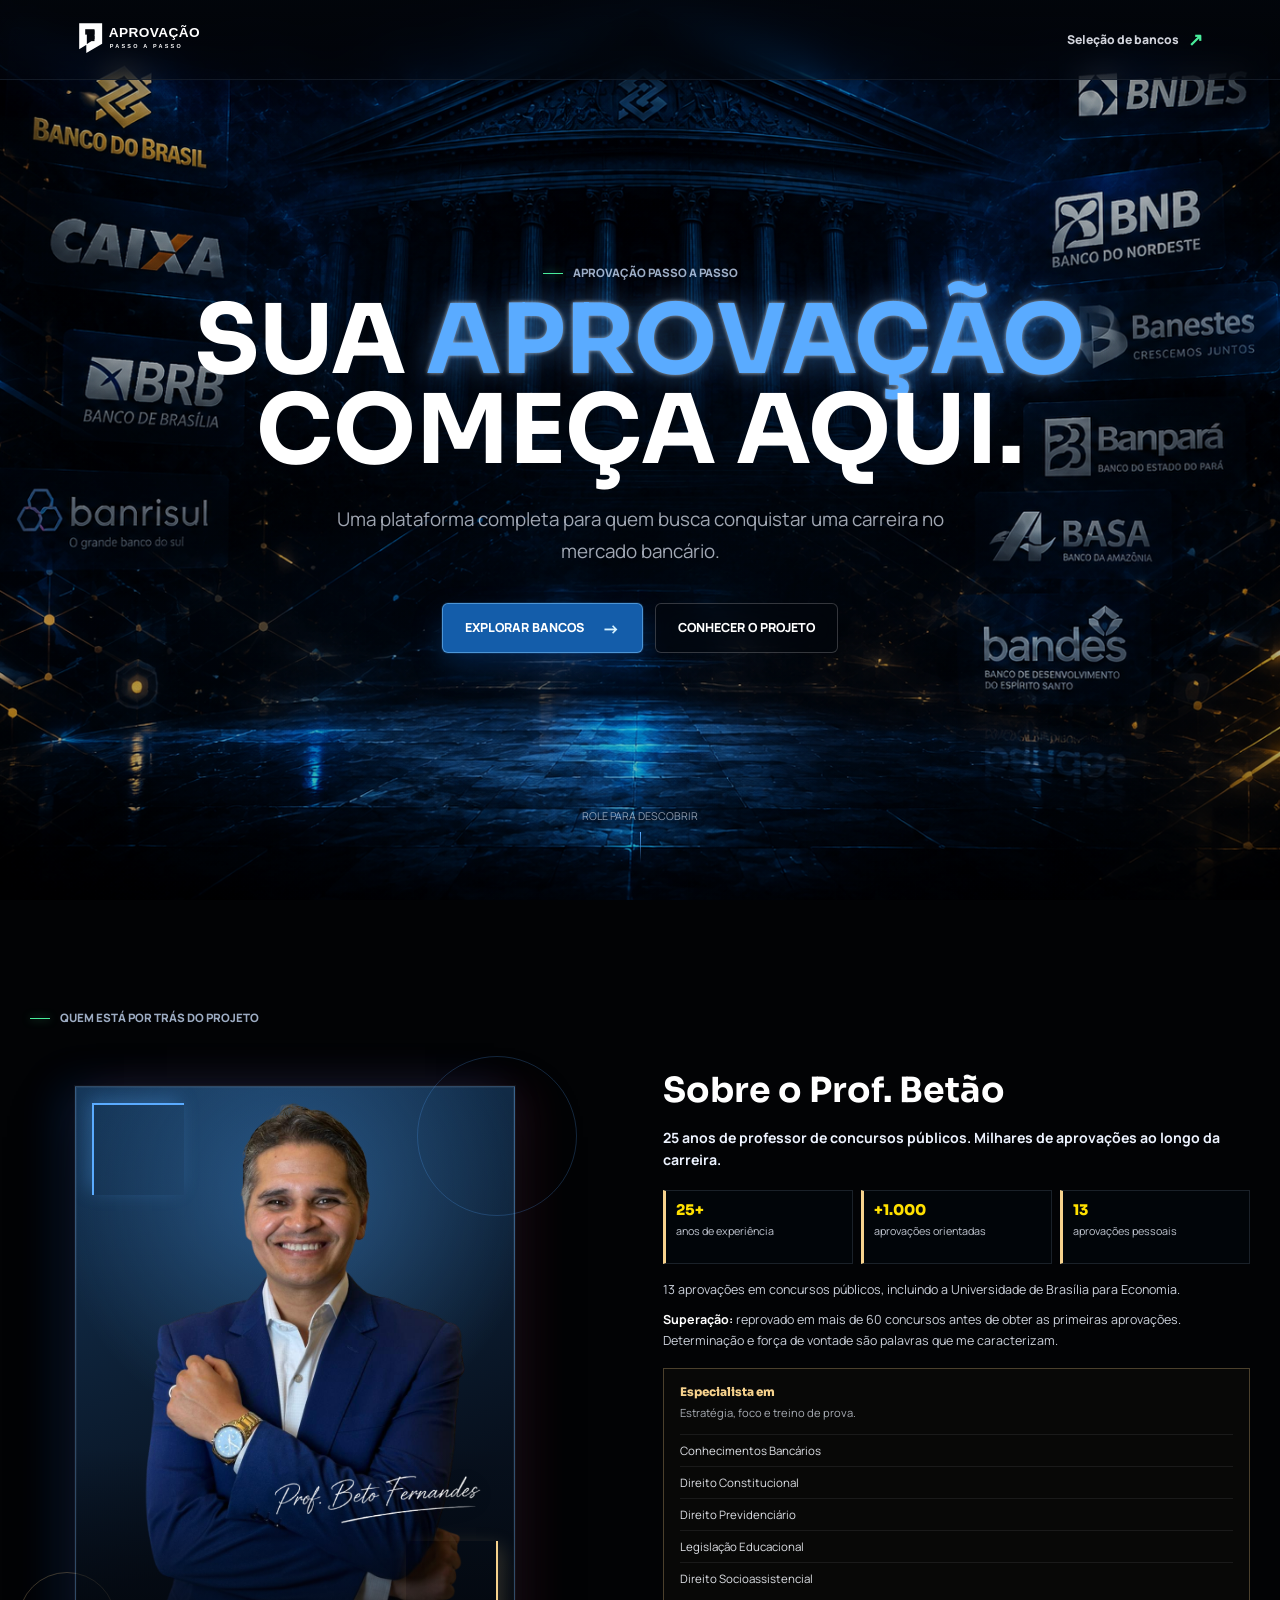
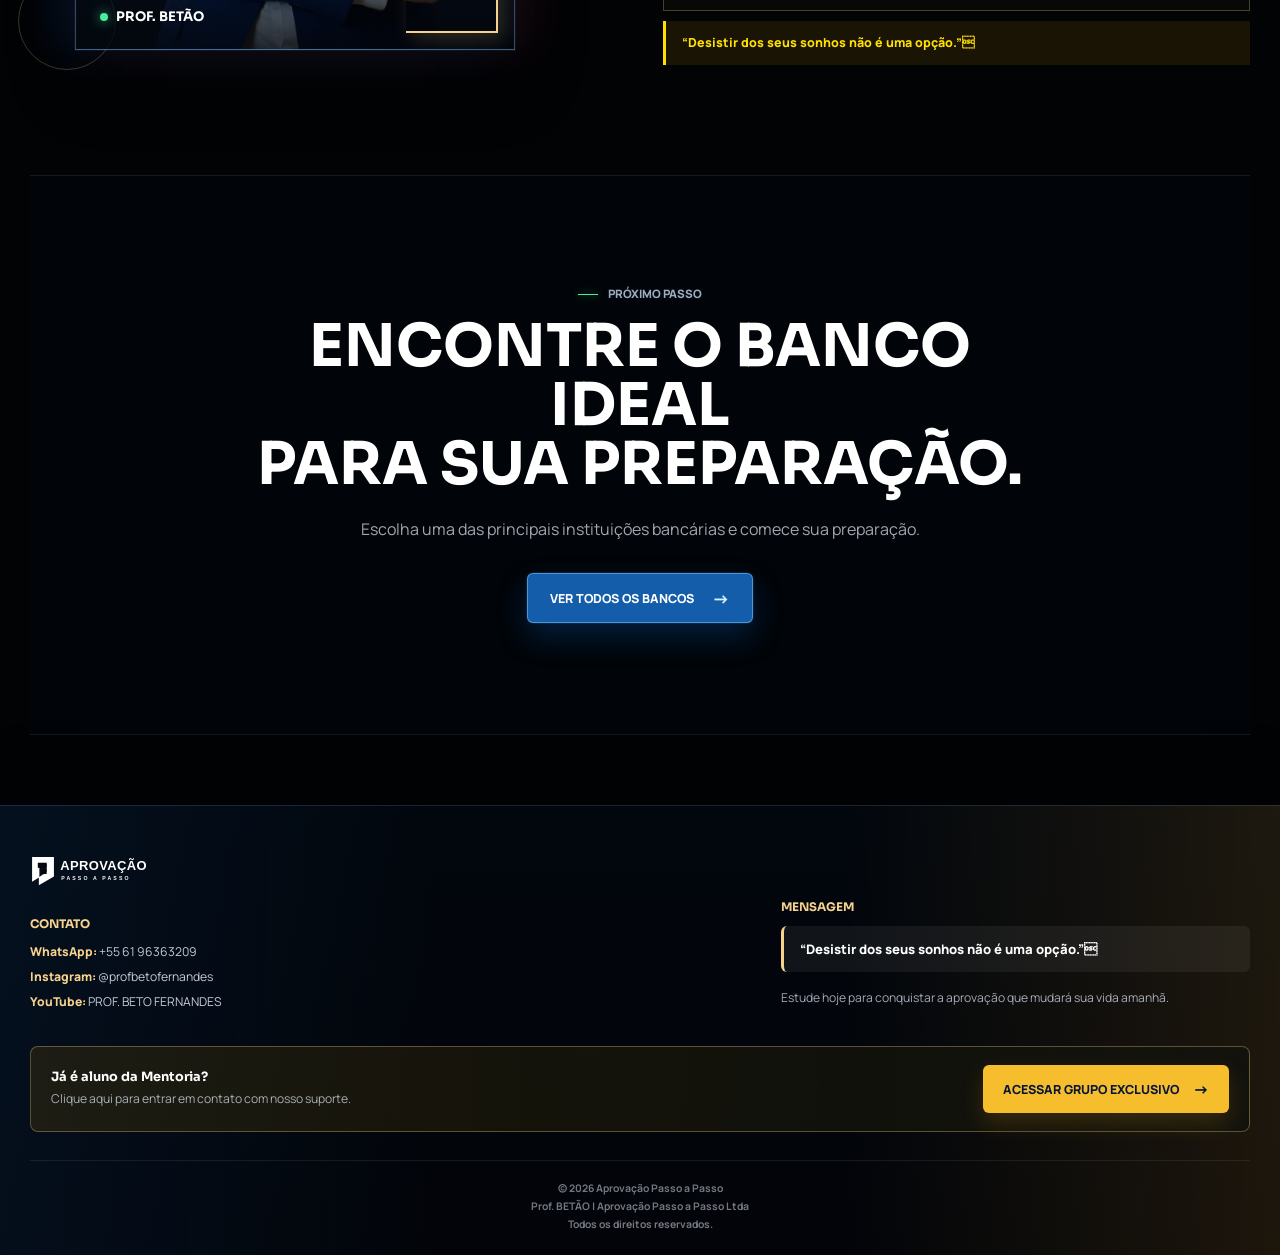
==== commit 071a734e: "fix: orthography and encoding issues across HTML files" ====
--- a/frontend/index.html
+++ b/frontend/index.html
@@ -4,8 +4,8 @@
     <meta charset="UTF-8" />
     <meta name="viewport" content="width=device-width, initial-scale=1.0" />
     <link rel="icon" type="image/svg+xml" href="images/logo/favicon.svg" />
-    <meta name="description" content="AprovaÃ§Ã£o Passo a Passo: preparaÃ§Ã£o premium para concursos bancÃ¡rios." />
-    <title>AprovaÃ§Ã£o Passo a Passo | Concursos BancÃ¡rios</title>
+    <meta name="description" content="Aprovação Passo a Passo: preparação premium para concursos bancários." />
+    <title>Aprovação Passo a Passo | Concursos Bancários</title>
     <link rel="preconnect" href="https://fonts.googleapis.com" />
     <link rel="preconnect" href="https://fonts.gstatic.com" crossorigin />
     <link href="https://fonts.googleapis.com/css2?family=Manrope:wght@400;500;600;700;800&family=Sora:wght@500;600;700;800&display=swap" rel="stylesheet" />
@@ -31,12 +31,12 @@
 
     <div class="landing-shell">
       <header class="landing-header">
-        <a class="landing-brand" href="#inicio" aria-label="AprovaÃ§Ã£o Passo a Passo - inÃ­cio">
-          <img src="images/logo/aprovacao-logo.svg" alt="AprovaÃ§Ã£o Passo a Passo" />
+        <a class="landing-brand" href="#inicio" aria-label="Aprovação Passo a Passo - início">
+          <img src="images/logo/aprovacao-logo.svg" alt="Aprovação Passo a Passo" />
         </a>
         <a class="landing-header__link" href="bancos.html">
-          SeleÃ§Ã£o de bancos
-          <span aria-hidden="true">â†—</span>
+          Seleção de bancos
+          <span aria-hidden="true">↗</span>
         </a>
       </header>
 
@@ -44,75 +44,75 @@
         <section class="landing-hero" id="inicio" aria-labelledby="hero-title">
           <div class="hero-gridline" aria-hidden="true"></div>
           <div class="hero-content reveal">
-            <p class="hero-kicker">APROVAÃ‡ÃƒO PASSO A PASSO</p>
-            <h1 id="hero-title">Sua <span>aprovaÃ§Ã£o</span><br />comeÃ§a aqui.</h1>
-            <p class="hero-copy">Uma plataforma completa para quem busca conquistar uma carreira no mercado bancÃ¡rio.</p>
+            <p class="hero-kicker">APROVAÇÃO PASSO A PASSO</p>
+            <h1 id="hero-title">Sua <span>aprovação</span><br />começa aqui.</h1>
+            <p class="hero-copy">Uma plataforma completa para quem busca conquistar uma carreira no mercado bancário.</p>
             <div class="hero-actions">
               <a class="landing-button landing-button--primary" href="bancos.html">
                 Explorar bancos
-                <span aria-hidden="true">â†’</span>
+                <span aria-hidden="true">→</span>
               </a>
               <a class="landing-button landing-button--secondary" href="#professor">Conhecer o projeto</a>
             </div>
           </div>
-          <a class="scroll-cue" href="#professor" aria-label="Ir para a apresentaÃ§Ã£o do professor">
+          <a class="scroll-cue" href="#professor" aria-label="Ir para a apresentação do professor">
             <span>Role para descobrir</span>
             <i aria-hidden="true"></i>
           </a>
         </section>
 
         <section class="professor-section" id="professor" aria-labelledby="professor-title">
-          <div class="section-marker reveal">Quem estÃ¡ por trÃ¡s do projeto</div>
+          <div class="section-marker reveal">Quem está por trás do projeto</div>
           <div class="professor-layout">
             <div class="professor-visual reveal" data-reveal-delay="120">
               <div class="professor-frame professor-frame--photo">
-                <img src="images/professor/prof-betao.png" alt="Prof. BetÃ£o" />
+                <img src="images/professor/prof-betao.png" alt="Prof. Betão" />
                 <span class="frame-corner frame-corner--top" aria-hidden="true"></span>
                 <span class="frame-corner frame-corner--bottom" aria-hidden="true"></span>
                 <img class="portrait-signature" src="images/professor/prof-betao-signature-white.png" alt="" aria-hidden="true" />
-                <span class="portrait-label">PROF. BETÃƒO</span>
+                <span class="portrait-label">PROF. BETÃO</span>
               </div>
               <span class="professor-orbit professor-orbit--one" aria-hidden="true"></span>
               <span class="professor-orbit professor-orbit--two" aria-hidden="true"></span>
             </div>
 
             <div class="professor-content professor-content--profile reveal" data-reveal-delay="220">
-              <h2 id="professor-title" class="professor-profile__title">Sobre o Prof. BetÃ£o</h2>
-              <p class="professor-profile__intro">25 anos de professor de concursos pÃºblicos. Milhares de aprovaÃ§Ãµes ao longo da carreira.</p>
+              <h2 id="professor-title" class="professor-profile__title">Sobre o Prof. Betão</h2>
+              <p class="professor-profile__intro">25 anos de professor de concursos públicos. Milhares de aprovações ao longo da carreira.</p>
 
-              <dl class="professor-stats" aria-label="TrajetÃ³ria profissional do Prof. BetÃ£o">
+              <dl class="professor-stats" aria-label="Trajetória profissional do Prof. Betão">
                 <div class="professor-stat">
                   <dt>25+</dt>
-                  <dd>anos de experiÃªncia</dd>
+                  <dd>anos de experiência</dd>
                 </div>
                 <div class="professor-stat">
                   <dt>+1.000</dt>
-                  <dd>aprovaÃ§Ãµes orientadas</dd>
+                  <dd>aprovações orientadas</dd>
                 </div>
                 <div class="professor-stat">
                   <dt>13</dt>
-                  <dd>aprovaÃ§Ãµes pessoais</dd>
+                  <dd>aprovações pessoais</dd>
                 </div>
               </dl>
 
               <div class="professor-profile__bio">
-                <p>13 aprovaÃ§Ãµes em concursos pÃºblicos, incluindo a Universidade de BrasÃ­lia para Economia.</p>
-                <p><strong>SuperaÃ§Ã£o:</strong> reprovado em mais de 60 concursos antes de obter as primeiras aprovaÃ§Ãµes. DeterminaÃ§Ã£o e forÃ§a de vontade sÃ£o palavras que me caracterizam.</p>
+                <p>13 aprovações em concursos públicos, incluindo a Universidade de Brasília para Economia.</p>
+                <p><strong>Superação:</strong> reprovado em mais de 60 concursos antes de obter as primeiras aprovações. Determinação e força de vontade são palavras que me caracterizam.</p>
               </div>
 
               <section class="professor-specialties" aria-labelledby="specialties-title">
                 <h3 id="specialties-title">Especialista em</h3>
-                <p>EstratÃ©gia, foco e treino de prova.</p>
+                <p>Estratégia, foco e treino de prova.</p>
                 <ul>
-                  <li>Conhecimentos BancÃ¡rios</li>
+                  <li>Conhecimentos Bancários</li>
                   <li>Direito Constitucional</li>
-                  <li>Direito PrevidenciÃ¡rio</li>
-                  <li>LegislaÃ§Ã£o Educacional</li>
+                  <li>Direito Previdenciário</li>
+                  <li>Legislação Educacional</li>
                   <li>Direito Socioassistencial</li>
                 </ul>
               </section>
 
-              <p class="professor-profile__motto">â€œDesistir dos seus sonhos nÃ£o Ã© uma opÃ§Ã£o.â€</p>
+              <p class="professor-profile__motto">“Desistir dos seus sonhos não é uma opção.”</p>
             </div>
           </div>
         </section>
@@ -121,23 +121,23 @@
           <div class="banks-invite__line banks-invite__line--blue" aria-hidden="true"></div>
           <div class="banks-invite__line banks-invite__line--red" aria-hidden="true"></div>
           <div class="banks-invite__content reveal">
-            <p class="content-eyebrow">PrÃ³ximo passo</p>
-            <h2 id="banks-invite-title">Encontre o banco ideal<br />para sua preparaÃ§Ã£o.</h2>
-            <p>Escolha uma das principais instituiÃ§Ãµes bancÃ¡rias e comece sua preparaÃ§Ã£o.</p>
+            <p class="content-eyebrow">Próximo passo</p>
+            <h2 id="banks-invite-title">Encontre o banco ideal<br />para sua preparação.</h2>
+            <p>Escolha uma das principais instituições bancárias e comece sua preparação.</p>
             <a class="landing-button landing-button--primary" href="bancos.html">
               Ver todos os bancos
-              <span aria-hidden="true">â†’</span>
+              <span aria-hidden="true">→</span>
             </a>
           </div>
         </section>
       </main>
 
-      <footer class="site-footer" aria-label="InformaÃ§Ãµes e contatos">
+      <footer class="site-footer" aria-label="Informações e contatos">
         <div class="site-footer__inner">
           <div class="site-footer__main">
             <div class="site-footer__about">
               <div class="site-footer__brand-row">
-                <img class="site-footer__brand-image" src="images/logo/aprovacao-logo.svg" alt="AprovaÃ§Ã£o Passo a Passo" />
+                <img class="site-footer__brand-image" src="images/logo/aprovacao-logo.svg" alt="Aprovação Passo a Passo" />
               </div>
 
               <section class="site-footer__contact" aria-labelledby="contact-title">
@@ -152,25 +152,25 @@
 
             <section class="site-footer__message" aria-labelledby="message-title">
               <h3 id="message-title">Mensagem</h3>
-              <p class="site-footer__quote">â€œDesistir dos seus sonhos nÃ£o Ã© uma opÃ§Ã£o.â€</p>
-              <p class="site-footer__message-copy">Estude hoje para conquistar a aprovaÃ§Ã£o que mudarÃ¡ sua vida amanhÃ£.</p>
+              <p class="site-footer__quote">“Desistir dos seus sonhos não é uma opção.”</p>
+              <p class="site-footer__message-copy">Estude hoje para conquistar a aprovação que mudará sua vida amanhã.</p>
             </section>
           </div>
 
           <section class="site-footer__support" aria-labelledby="support-title">
             <div>
-              <h3 id="support-title">JÃ¡ Ã© aluno da Mentoria?</h3>
+              <h3 id="support-title">Já é aluno da Mentoria?</h3>
               <p>Clique aqui para entrar em contato com nosso suporte.</p>
             </div>
-            <a class="site-footer__support-link" href="https://wa.me/556196363209?text=OlÃ¡%2C%20quero%20acessar%20o%20grupo%20exclusivo." target="_blank" rel="noopener noreferrer">
+            <a class="site-footer__support-link" href="https://wa.me/556196363209?text=Olá%2C%20quero%20acessar%20o%20grupo%20exclusivo." target="_blank" rel="noopener noreferrer">
               Acessar grupo exclusivo
-              <span aria-hidden="true">â†’</span>
+              <span aria-hidden="true">→</span>
             </a>
           </section>
 
           <div class="site-footer__legal">
-            <span>Â© 2026 AprovaÃ§Ã£o Passo a Passo</span>
-            <span>Prof. BETÃƒO | AprovaÃ§Ã£o Passo a Passo Ltda</span>
+            <span>© 2026 Aprovação Passo a Passo</span>
+            <span>Prof. BETÃO | Aprovação Passo a Passo Ltda</span>
             <span>Todos os direitos reservados.</span>
           </div>
         </div>
